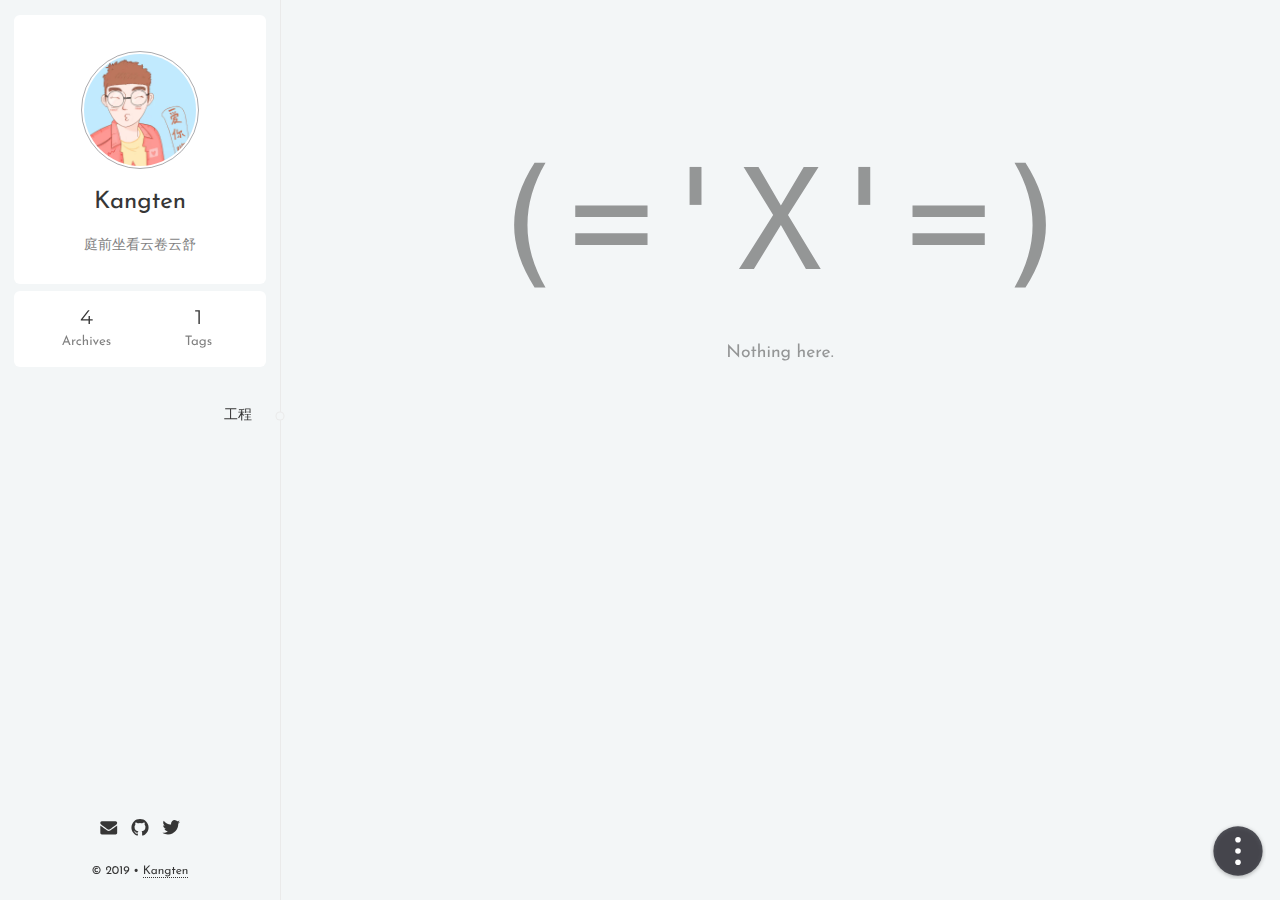
==== 404/index.html @ 7aa26bff "Site updated: 2019-08-27 21:17:15" ====
<!doctype html>
<html lang="en">
<head><meta name="generator" content="Hexo 3.9.0">
<meta charset="utf-8">
<title>kangten</title>
<base href="/">
<meta name="viewport" content="width=device-width, initial-scale=1, maximum-scale=1, user-scalable=0">
<link rel="canonical" href="http://yoursite.com/404/">
<link rel="icon" type="image/x-icon" href="/favicon.ico">
<meta name="description" content="一个浪人的海洋 ~">
<meta property="og:type" content="website">
<meta property="og:title" content="404">
<meta property="og:url" content="http://yoursite.com/404/index.html">
<meta property="og:site_name" content="kangten">
<meta property="og:description" content="一个浪人的海洋 ~">
<meta property="og:locale" content="ZH_CN">
<meta property="og:image" content="http://yoursite.com/images/avatar.jpg">
<meta name="twitter:card" content="summary">
<meta name="twitter:title" content="404">
<meta name="twitter:description" content="一个浪人的海洋 ~">
<meta name="twitter:image" content="http://yoursite.com/images/avatar.jpg">
<link href="//fonts.googleapis.com/css?family=Baloo+Bhaijaan|Inconsolata|Josefin+Sans|Montserrat" rel="stylesheet">
<link href="/styles.b052e0427aa70b7d0587.css" rel="stylesheet">
<link rel="stylesheet" href="/theme.a1d69984e2ce5b6f67a8.css">
<script src="/config.ad5f6d2d308c58d9fbae.js"></script>
</head>
<body lang="en">
<is-d2a57d></is-d2a57d>
<script src="/runtime.9c308a63d02029c20228.js"></script>
<script src="/polyfills-es5.613d1909ec381c0aefb7.js"></script>
<script src="/polyfills.23aa31104b29f3163090.js"></script>
<script src="/main.7c07007d02c08b471cdf.en.js"></script>
</body>
</html>
---- styles.b052e0427aa70b7d0587.css ----
body,html{height:100%}html{font-size:14px}@media screen and (max-width:359px){html{font-size:12px}}body{margin:0;height:100%;font-family:arial,sans-serif;text-rendering:geometricPrecision;-webkit-font-smoothing:antialiased;-webkit-text-size-adjust:100%}h1,h2,h3,h4,h5,h6{font-weight:400;line-height:1.5}h1{font-size:1.78571rem}h2{font-size:1.42857rem}h3{font-size:1.28571rem}h4{font-size:1.14286rem}h5,h6{font-size:1rem}a{color:inherit;text-decoration:none;cursor:pointer}canvas,iframe,video{display:block;margin:auto;max-width:100%}img{max-width:100%}blockquote{margin:0;padding:0}table{border-spacing:0;border-collapse:collapse;font-size:inherit}td,th{padding:0}code,pre{font-size:85%;-webkit-font-smoothing:initial;-moz-osx-font-smoothing:initial}code{padding:.2em .4em;border-radius:3px}pre{padding:.75rem 1rem;line-height:1.6;border:1px solid;border-color:inherit}pre pre{border:0}pre code{background:none;margin:0;padding:0;color:inherit}:focus{outline:none}::-webkit-scrollbar{width:8px;height:6px}@media (max-width:676px){::-webkit-scrollbar{width:0;height:0;background:none}}::-webkit-scrollbar-thumb{border-radius:3px}input{border:0;background:none;color:inherit;font-family:inherit;line-height:1.4}input::-webkit-input-placeholder{color:inherit;opacity:.5}@font-face{font-weight:400;font-style:normal;font-family:Icon;src:url([data-uri]) format("woff")}.NGJlZT:before{color:inherit;text-transform:none;font-style:normal;font-family:Icon}.icon-exit:before{content:"\E928"}.icon-external:before{content:"\E929"}.icon-check:before{content:"\E92A"}.icon-circle:before{content:"\E92B"}.icon-link:before{content:"\E906"}.icon-at:before{content:"\E927"}.icon-image:before{content:"\E905"}.icon-loader:before{content:"\E902"}.icon-author:before{content:"\E900"}.icon-cate:before{content:"\E901"}.icon-hash:before{content:"\E903"}.icon-dot:before{content:"\E904"}.icon-next:before{content:"\E907"}.icon-previous:before{content:"\E908"}.icon-down:before{content:"\E909"}.icon-up:before{content:"\E90A"}.icon-search:before{content:"\E90B"}.icon-calendar:before{content:"\E90C"}.icon-eye:before{content:"\E90D"}.icon-clock:before{content:"\E90E"}.icon-sidebar:before{content:"\E926"}.icon-toc:before{content:"\E925"}.icon-wechat:before{content:"\E91C"}.icon-paypal:before{content:"\E919"}.icon-bitcoin:before{content:"\E91B"}.icon-soundcloud:before{content:"\E90F"}.icon-pinterest:before{content:"\E91A"}.icon-youtube:before{content:"\E916"}.icon-tumblr:before{content:"\E914"}.icon-linkedin:before{content:"\E915"}.icon-myspace:before{content:"\E917"}.icon-disqus:before{content:"\E918"}.icon-hangouts:before{content:"\E910"}.icon-email:before{content:"\E911"}.icon-facebook:before{content:"\E912"}.icon-dribbble:before{content:"\E913"}.icon-telegram:before{content:"\E91D"}.icon-qq:before{content:"\E91E"}.icon-instagram:before{content:"\E91F"}.icon-weibo:before{content:"\E920"}.icon-googleplus:before{content:"\E921"}.icon-feed:before{content:"\E922"}.icon-twitter:before{content:"\E923"}.icon-github:before{content:"\E924"}.highlight{position:relative;margin:1.5rem 0}.highlight>div{overflow-x:auto}.highlight code{background:none}.highlight pre{margin:0;border:0}.highlight .gutter{text-align:right;-webkit-user-select:none;-moz-user-select:none;-ms-user-select:none;user-select:none}.highlight .gutter pre{padding:.75rem .25rem .75rem .75rem}.highlight figcaption{padding:.5rem 1rem;font-size:85%}.highlight figcaption a{float:right;border:0}.highlight .emphasis{font-style:italic}.highlight .strong{font-weight:700}.gist .gist-meta{background:none!important}.gist .gist-file{border-color:#eee!important;border-radius:3px!important}.gist .gist-data{padding:.4em 0!important;border-color:#eee!important;border-radius:3px 3px 0 0!important}.OTE5OT{position:relative}.N2E4Mj{position:fixed;top:0;left:0;z-index:1;overflow-x:hidden;overflow-y:auto;-webkit-overflow-scrolling:touch;width:100%;height:100%}.N2E4Mj img{position:absolute;transition:transform .3s cubic-bezier(.2,0,.2,1);-ms-transform-origin:0 0;transform-origin:0 0}.N2E4Mj:after{content:"";position:absolute;left:0;right:0;bottom:0;top:0;z-index:-1;transition:opacity .3s;opacity:0}.MDRlMT{cursor:zoom-out}.MDRlMT:after{opacity:1}.MzI1NG{word-wrap:break-word;line-height:1.8}.MzI1NG h2,.MzI1NG h3,.MzI1NG h4,.MzI1NG h5,.MzI1NG h6{margin:1.44rem 0 1rem;padding-top:1rem;font-weight:700}.MzI1NG h2 a,.MzI1NG h3 a,.MzI1NG h4 a,.MzI1NG h5 a,.MzI1NG h6 a{visibility:hidden;border:0}.MzI1NG h2 a:active,.MzI1NG h2 a:focus,.MzI1NG h2 a:hover,.MzI1NG h3 a:active,.MzI1NG h3 a:focus,.MzI1NG h3 a:hover,.MzI1NG h4 a:active,.MzI1NG h4 a:focus,.MzI1NG h4 a:hover,.MzI1NG h5 a:active,.MzI1NG h5 a:focus,.MzI1NG h5 a:hover,.MzI1NG h6 a:active,.MzI1NG h6 a:focus,.MzI1NG h6 a:hover{color:inherit}.MzI1NG h2 a:active:after,.MzI1NG h2 a:focus:after,.MzI1NG h2 a:hover:after,.MzI1NG h3 a:active:after,.MzI1NG h3 a:focus:after,.MzI1NG h3 a:hover:after,.MzI1NG h4 a:active:after,.MzI1NG h4 a:focus:after,.MzI1NG h4 a:hover:after,.MzI1NG h5 a:active:after,.MzI1NG h5 a:focus:after,.MzI1NG h5 a:hover:after,.MzI1NG h6 a:active:after,.MzI1NG h6 a:focus:after,.MzI1NG h6 a:hover:after{opacity:1;transition:opacity .15s}.MzI1NG h2 a:after,.MzI1NG h3 a:after,.MzI1NG h4 a:after,.MzI1NG h5 a:after,.MzI1NG h6 a:after{padding-left:.2em;content:"\E906";vertical-align:-16%;font-style:normal;font-family:Icon;line-height:1;opacity:.63}.MzI1NG h2:active a,.MzI1NG h2:focus a,.MzI1NG h2:hover a,.MzI1NG h3:active a,.MzI1NG h3:focus a,.MzI1NG h3:hover a,.MzI1NG h4:active a,.MzI1NG h4:focus a,.MzI1NG h4:hover a,.MzI1NG h5:active a,.MzI1NG h5:focus a,.MzI1NG h5:hover a,.MzI1NG h6:active a,.MzI1NG h6:focus a,.MzI1NG h6:hover a{visibility:visible}.MzI1NG h2{position:relative;margin:2em 0 1em}.MzI1NG>iframe,.MzI1NG>video{margin:2em auto}.MzI1NG img{vertical-align:text-bottom}.MzI1NG>h2:first-child{padding:0}.MzI1NG hr{margin:2.5em auto;width:4px;height:4px;border:0;border-radius:3px;background-color:currentColor;box-shadow:1em 0 0 0 currentColor,-1em 0 0 0 currentColor;opacity:.2}.MzI1NG blockquote{position:relative;margin:2em 0;padding-left:24px}.MzI1NG blockquote:before{position:absolute;left:0;top:0;width:4px;bottom:0;background-color:currentColor;content:"";opacity:.1}.MzI1NG blockquote footer cite{word-break:break-all}.MzI1NG blockquote footer cite:before{padding:0 .3em;content:"\2014"}.MzI1NG li{line-height:2}.MzI1NG ol,.MzI1NG ul{padding:0 2rem}.MzI1NG ol>li{list-style-type:decimal}.MzI1NG ol>li>ol>li{list-style-type:lower-alpha}.MzI1NG ol>li>ol>li>ol>li{list-style-type:lower-roman}.MzI1NG a{border-bottom:1px dotted;transition:color .15s,border-color .15s,opacity .15s}.MzI1NG a:active,.MzI1NG a:focus,.MzI1NG a:hover{border-bottom-style:solid}.MzI1NG>pre{overflow-x:auto}.MzI1NG>pre code{color:inherit;background-color:inherit}.ZTFmOT:first-letter{float:left;margin:.3rem .4rem 0 0;font-size:2.9rem;line-height:1}.article-img{display:block;margin:auto;cursor:zoom-in}.article-img+figcaption{display:block;margin-top:.75em;text-align:center;font-size:.85em;opacity:.63}.article-bounded{margin:1.5em 0;border-color:inherit}.article-bounded>div{overflow-x:auto}@media (max-width:676px){.article-bounded{overflow-x:auto;margin:1.5em -1.5rem}.article-bounded>div{display:table;overflow-x:inherit;padding:0 1.5rem;min-width:100%;box-shadow:none!important}}.article-table{border-color:inherit}.article-table table{margin:auto;min-width:100%;border-color:inherit}.article-table td,.article-table th{padding:.75em 1em;border:1px solid;border-color:inherit}.article-table td:first-child,.article-table th:first-child{border-left-width:0}@media (max-width:676px){.article-table td:first-child,.article-table th:first-child{border-left-width:1px}}.article-table th{text-align:inherit;white-space:nowrap;font-weight:700}.article-table td{white-space:pre}.article-table th[align=center]{text-align:center}.article-table th[align=right]{text-align:right}
.M2ExND{position:relative;display:block;margin-left:1.5rem;padding:.5rem 0;line-height:2rem;transition:color .15s}.M2ExND:before{position:absolute;top:1.5rem;left:-1rem;content:"-";opacity:.63;-ms-transform:translateY(-50%);transform:translateY(-50%)}.YzhjMW{float:left;padding-right:.5rem;white-space:nowrap;letter-spacing:1px;font-size:.85rem;opacity:.63}.NTA2NW{display:table-cell;font-size:1.15rem}
.NTk5MD{padding:2px;width:8rem;height:8rem;border:1px solid;border-radius:50%;vertical-align:bottom}@media (max-width:676px){.NTk5MD{border-color:hsla(0,0%,100%,.618)!important}}
.YjVhZj{display:block}.MmI3Mj{border-radius:6px;padding:2.15rem}@media (max-width:676px){.MmI3Mj{border-radius:0;padding:1.5rem}}
.Y2M2MW{position:relative;display:block;padding:1rem 2.15rem 2.15rem}@media (max-width:676px){.Y2M2MW{padding:1rem 1.5rem 1.5rem}}.NDczMT{display:block;padding:1rem;border-radius:3px;text-align:center;line-height:1.8;transition:background-color .15s;-webkit-user-select:none;-moz-user-select:none;-ms-user-select:none;user-select:none}.NDczMT:active,.NDczMT:focus,.NDczMT:hover{color:#fff}.YzI2ZD{padding-bottom:4rem;line-height:1.6}
.MDM2NT{display:block;margin:2rem 0;padding:1rem 1.5rem;border-left:3px solid rgba(0,0,0,0);border-radius:3px;word-break:break-word;line-height:1.8}.MGMyMz{margin:0;padding:0}.ZDZmOD{overflow:hidden;list-style:none}.YzRkY2{float:left}.YzRkY2 span{margin:0 .6em 0 .2em}.YjY2OW{display:table-cell}
.OThiOG{position:fixed;right:1rem;bottom:1.5rem;z-index:1;color:#fff;text-align:center;-webkit-tap-highlight-color:transparent}.MmM4ZT{z-index:-1;display:block}.MmM4ZT,.N2JlND{width:4rem;height:4rem}.N2JlND{cursor:pointer}.ZjYxMz{transform:translate3d(2rem,2rem,0)}.ZjYxMz circle{transition:all .15s cubic-bezier(0,0,.382,1.618);fill:#fff}.NWI4YT{font-size:1.2rem;line-height:1;-ms-transform:translateY(.382em);transform:translateY(.382em);fill:#fff;text-anchor:middle}.NWI4YT tspan{font-size:.75rem;font-family:inherit}.NGZkNG{opacity:.9;-ms-transform:rotate(-90deg);transform:rotate(-90deg);-ms-transform-origin:50% 50%;transform-origin:50% 50%;stroke-width:1px;fill:none}.MGI4ZD{opacity:.8}.NDgwOT span{position:absolute;z-index:-1;width:2.8rem;height:2.8rem;border-radius:50%;background-color:rgba(0,0,0,.8);box-shadow:0 2px 4px 1px rgba(0,0,0,.2);font-size:1.5rem;line-height:2.8rem;opacity:0;cursor:pointer;transition:.4s cubic-bezier(0,0,.382,1.618);transition-property:transform,opacity}.NDgwOT span:before{font-size:inherit}.NDgwOT span:nth-child(3n-2){top:0;right:0}.NDgwOT span:nth-child(3n-1){top:0;left:0}.NDgwOT span:nth-child(3n){bottom:0;left:0}.NmRjZD span{opacity:1}.NmRjZD span:first-child{transform:translate3d(0,-140%,0)}.NmRjZD span:nth-child(2){transform:translate3d(-98.99495%,-98.99495%,0)}.NmRjZD span:nth-child(3){transform:translate3d(-140%,0,0)}.NmRjZD span:nth-child(4){transform:translate3d(0,-280%,0)}.NmRjZD span:nth-child(5){transform:translate3d(-107.15136%,-258.68627%,0)}
.NTM3NG{display:-ms-flexbox;display:flex;-ms-flex-pack:center;justify-content:center;margin:2rem 0}.NGMyND,.NTM3NG{text-align:center}.NGMyND{margin:0 2px;width:2.4rem;height:2.4rem;border-radius:50%;line-height:2.4rem}.NGMyND:active,.NGMyND:focus,.NGMyND:hover,.YzJjYT{color:#fff}.NGJiY2,.YzJjYT{pointer-events:none}.NGJiY2:before{content:"\E904";font-family:Icon}.YzFlMj:before{content:"\E908";font-family:Icon}.ZTE4MW:before{content:"\E907";font-family:Icon}
.Y2JkZj{display:block;overflow:hidden;margin-bottom:1.75rem;border-radius:6px}@media (max-width:676px){.Y2JkZj{margin:1rem}}.MTYzZG{margin:0;font-weight:400;-webkit-tap-highlight-color:transparent}.MTYzZG a{padding:1.5rem 1.5rem 0;transition:color .15s}.MTYzZG a,.YzNkNz{display:block}.NzJkZT{padding:0 1.5rem;opacity:.8}.OWViNG{margin:1em 1.5rem 0;padding-bottom:1.5rem;opacity:.63}.NjI4MD{display:inline-block;margin-right:1rem}.M2VjND{margin-right:.4rem}
.NTg3ZW{display:block;margin:4rem 0 1.5rem;text-align:center}.NTNmYj{margin:0;font-size:1.1rem;line-height:2}.MTQwMW{position:relative;padding-top:1rem}.ZmE3OD{position:absolute;right:0;bottom:3.6rem;left:0;margin:auto;max-width:24rem;border-color:inherit}.MzUzMD{overflow:hidden;border:1px solid;border-color:inherit;border-radius:6px;box-shadow:3px 4px 11px rgba(42,43,51,.1)}.MzUzMD div{padding:1rem 1.5rem;text-align:left;line-height:1.5}@media (max-width:676px){.MzUzMD div{padding:1rem}}.MzUzMD a{border-radius:3px;transition:background-color .15s,color .15s}.MzcxMj{box-sizing:border-box;border:1px solid;border-color:inherit;border-radius:2.6rem;white-space:nowrap;font-size:.85rem;line-height:2.6rem}.MzcxMj,.Njc1ND{display:inline-block}.Njc1ND{position:relative;padding:0 1rem;border-color:inherit;font-size:1.1rem;transition:color .15s}.Njc1ND:after{position:absolute;top:50%;right:0;height:1.4rem;border-left:1px solid;border-color:inherit;content:"";-ms-transform:translateY(-50%);transform:translateY(-50%)}.Njc1ND:first-child{padding-left:1.25rem}.Njc1ND:last-child{padding-right:1.25rem}.Njc1ND:last-child:after{content:none}.Njc1ND:before{vertical-align:middle;font-size:1.4rem}.MzUzMD.wechat a:active,.MzUzMD.wechat a:focus,.MzUzMD.wechat a:hover,.YjJhZj.wechat{color:#09bb07}.MzUzMD.alipay a:active,.MzUzMD.alipay a:focus,.MzUzMD.alipay a:hover,.YjJhZj.alipay{color:#00a0e9}.MzUzMD.paypal a:active,.MzUzMD.paypal a:focus,.MzUzMD.paypal a:hover,.YjJhZj.paypal{color:#387cbc}.MzUzMD.bitcoin a:active,.MzUzMD.bitcoin a:focus,.MzUzMD.bitcoin a:hover,.YjJhZj.bitcoin{color:#f7931a}
.MDMxMm,.YzNjN2{display:block}.YzNjN2{width:100%}.ZDZhND{position:relative;display:block;text-align:center}.ZDZhND:before{position:absolute;top:50%;left:50%;margin:-.7em 0 0 -.7em;color:inherit;content:"\E902";font-style:normal;font-size:1.4rem;font-family:Icon;opacity:.63;-webkit-animation:1.75s linear infinite;animation:1.75s linear infinite;-webkit-animation-name:ODMzZD;animation-name:ODMzZD}.NTUyZD:before{content:"\E905";-webkit-animation:none;animation:none}@-webkit-keyframes ODMzZD{0%{transform:rotate(0)}to{transform:rotate(1turn)}}@keyframes ODMzZD{0%{transform:rotate(0)}to{transform:rotate(1turn)}}
.MzI5Mz{position:fixed;top:0;bottom:0;left:0;border-right:1px solid}@media (max-width:975px){.MzI5Mz{opacity:0;z-index:0}}@media (max-width:676px){.MzI5Mz{border:0;color:#fff}}.MzA5ZD{position:relative;overflow-y:auto;-webkit-overflow-scrolling:touch;margin-right:-1rem;padding-right:1rem;height:100%;width:20rem}@media (max-width:676px){.MzA5ZD{padding-right:1.6rem}}.MzA5ZD::-webkit-scrollbar{width:0;height:0}.OTQ3YT{padding:1px 0}.NmM3M2{margin:1rem 1rem .5rem;padding:2.6rem 2rem 1rem;border-radius:6px;text-align:center}@media (max-width:676px){.NmM3M2{border:0;background:none!important}}.MTMzYW{display:block;margin:1.5rem 0;white-space:nowrap;font-size:1.714285rem;transition:color .15s}@media (max-width:676px){.MTMzYW{color:#fff!important}}.ZTg4ZG{line-height:1.5;opacity:.63}.NTRlZG{display:-ms-flexbox;display:flex;-ms-flex-pack:distribute;justify-content:space-around;margin:0 1rem;padding:0 1rem;border-radius:6px;text-align:center;white-space:nowrap;-webkit-tap-highlight-color:transparent;-webkit-user-select:none;-moz-user-select:none;-ms-user-select:none;user-select:none}@media (max-width:676px){.NTRlZG{background:none!important}}.M2E0Yj{position:relative;padding:1rem 0 1.25rem;min-width:24%;border-radius:6px}.M2E0Yj:after{position:absolute;right:0;bottom:0;left:0;margin:auto;width:62%;height:.3rem;content:"";transition:transform .4s;-ms-transform:scaleY(0);transform:scaleY(0);-ms-transform-origin:bottom center;transform-origin:bottom center;border-radius:3px 3px 0 0}.M2E0Yj span{display:block;margin:0 .5rem}.M2E0Yj span:first-child{margin-bottom:.5rem;font-size:1.4rem}.M2E0Yj span:last-child{font-size:.95rem;opacity:.63}@media (max-width:676px){.M2E0Yj:after{top:.5rem;right:-.5em;bottom:.5rem;left:-.5em;width:auto;height:auto;border-radius:6px;background-color:hsla(0,0%,100%,.1)!important}}.M2E0Yj:active:after,.M2E0Yj:focus:after,.M2E0Yj:hover:after,.MDFmZm:after{-ms-transform:scaleX(1);transform:scaleX(1)}@media (max-width:676px){.M2E0Yj:active,.M2E0Yj:focus,.M2E0Yj:hover,.MDFmZm{color:#fff}}.ZmY2YW{margin:2rem 0 4rem;-webkit-tap-highlight-color:transparent;-webkit-user-select:none;-moz-user-select:none;-ms-user-select:none;user-select:none}.ZWE2YW{position:relative;display:block;padding-right:2rem;text-align:right;text-transform:capitalize;line-height:3rem;border-color:inherit;transition:all .15s}.ZWE2YW:after{position:absolute;top:50%;right:0;width:7px;height:7px;border-radius:50%;content:"";-ms-transform:translate(50%,-50%);transform:translate(50%,-50%)}@media (max-width:676px){.ZWE2YW{padding-left:3.6rem;text-align:left}.ZWE2YW:before{position:absolute;top:0;right:0;width:100%;height:100%;background:linear-gradient(90deg,hsla(0,0%,100%,.1),rgba(0,0,0,0))!important;content:"";transition:transform .4s;-ms-transform:scaleX(0);transform:scaleX(0);-ms-transform-origin:0 50%;transform-origin:0 50%}.ZWE2YW:after{content:none}}.ZWE2YW:active,.ZWE2YW:focus,.ZWE2YW:hover,.ZWUwMz{font-size:1.168rem}.ZWE2YW:active:after,.ZWE2YW:focus:after,.ZWE2YW:hover:after,.ZWUwMz:after{background-image:none}@media (max-width:676px){.ZWE2YW:active,.ZWE2YW:focus,.ZWE2YW:hover,.ZWUwMz{font-size:inherit;color:#fff!important}.ZWE2YW:active:before,.ZWE2YW:focus:before,.ZWE2YW:hover:before,.ZWUwMz:before{-ms-transform:scaleX(1);transform:scaleX(1)}}.Y2RmMT{padding:1rem;text-align:center;line-height:1.4em}.Y2RmMT>p{margin:.25rem 0;font-size:.85rem}.Y2RmMT>p a{border-color:inherit}@media (max-width:676px){.Y2RmMT>p a:active,.Y2RmMT>p a:focus,.Y2RmMT>p a:hover{color:#fff;border-color:#fff}}.YzMxMj+.YzMxMj:before{padding:0 .8rem;content:"|"}.MDczZT{position:absolute;right:1rem;bottom:0;left:0}.NTk2OG{margin:0 1rem 1rem;-webkit-user-select:none;-moz-user-select:none;-ms-user-select:none;user-select:none}.MzNjM2{display:inline-block;font-size:0;transition:color .15s}.MzNjM2:before{margin:0 .4rem;font-size:1.428rem;line-height:1.5}@media (max-width:676px){.MzNjM2:active,.MzNjM2:focus,.MzNjM2:hover{color:#fff!important}}
.MDA3ND{display:inline-block;margin:0 1rem 1rem 0}.ZjkxOD{display:block;padding:0 1em;border-radius:3px;line-height:2.4;transition:background-color .15s}.ZjkxOD:before{margin-right:.2em;content:"\E903";vertical-align:-.1em;font-size:.85em;font-family:Icon;line-height:inherit}.ZjkxOD :active,.ZjkxOD:focus,.ZjkxOD:hover{color:#fff}
.ZTBmOD{position:fixed;top:0;right:0;bottom:0;overflow-y:auto;-webkit-overflow-scrolling:touch;padding:1rem 0;width:18rem;transform:translate3d(104%,0,0)}.YWYxOG{box-shadow:-2px 0 3px rgba(0,0,0,.1)}.YzRmN2{position:relative;margin:0;padding:0 0 0 1.5em}.OGQwOT{padding:0}.OGQwOT:before{position:absolute;top:.5em;bottom:.5em;left:1px;width:2px;content:"";transition:transform .4s;-ms-transform:scaleY(0);transform:scaleY(0);-ms-transform-origin:center top;transform-origin:center top}.OGQwOT:active:before,.OGQwOT:focus:before,.OGQwOT:hover:before,.OThmMm:before{-ms-transform:scaleX(1);transform:scaleX(1)}.NzE4YW{display:block;padding:.5em 1em;line-height:1.4}.NzE4YW code{white-space:nowrap;padding:0 3px}@media (max-width:676px){.NzE4YW code{background:rgba(0,0,0,.5)}}.YmU3ND{float:left;margin-right:4px;font-size:.9rem}.ZDBiNT{display:table-cell}
.NTFlYm{display:block;text-align:center;opacity:.5}.ZmRkZm{margin:10rem 0 3rem;border:0;font-size:10rem;font-family:monospace}@media (max-width:676px){.ZmRkZm{font-size:6rem}}.MjU5Mj{font-size:1.25rem}
.MjFjZG{display:block}.ZjlmNz{border-radius:6px;padding:2.15rem}@media (max-width:676px){.ZjlmNz{border-radius:0;padding:1.5rem}}.YzdiMD{position:relative;padding:2.15rem 0;border-color:inherit}@media (max-width:676px){.YzdiMD{padding:1.5rem 0}}.YzdiMD:first-of-type{margin-top:-2.15rem}@media (max-width:676px){.YzdiMD:first-of-type{margin-top:-1.5rem}}.YzdiMD:last-of-type{margin-bottom:-2.15rem;padding-bottom:6rem}@media (max-width:676px){.YzdiMD:last-of-type{margin-bottom:-1.5rem}}.YzdiMD:before{position:absolute;top:0;left:1.5rem;height:100%;border-left:1px solid;border-color:inherit;content:""}.YTk0NT{margin:0;line-height:2.4em}.NWQ2Zj,.YTk0NT{position:relative}.NWQ2Zj{padding-left:3rem}.NWQ2Zj:hover .ZTZhOT:after{opacity:1}.ZTZhOT{position:absolute;top:1.5rem;left:1.5rem;padding:0 .6em;border-radius:2em;color:#fff;text-transform:uppercase;font-weight:600;line-height:2;transform:translate3d(-50%,-50%,0) scale3d(.75,.75,1)}.ZTZhOT:after{position:absolute;top:0;right:0;bottom:0;left:0;z-index:-1;border-radius:inherit;content:"";opacity:.63;transition:opacity .4s}
.MjRjZD{padding-bottom:.3rem}.ZmNlOT{display:block;position:relative;overflow-x:auto;overflow-y:hidden;white-space:nowrap;border-radius:6px}@media (max-width:676px){.ZmNlOT{border-radius:0}}.ZmNlOT ::-webkit-scrollbar{width:0;height:0}.MzEyMT{position:relative;display:inline-block;padding:0 2rem;font-size:1.2rem;line-height:3.8;border-color:inherit}.MzEyMT:after{margin-left:.5rem;padding:2px 5px;border-radius:3px;border:1px solid;border-color:inherit;content:attr(count);font-size:.85rem}.MzEyMT:before{position:absolute;right:0;bottom:0;left:0;margin:auto;width:38%;height:.3rem;content:"";transition:transform .4s;-ms-transform:scaleY(0);transform:scaleY(0);-ms-transform-origin:bottom center;transform-origin:bottom center;border-radius:3px 3px 0 0}.MTg2YT:before,.MzEyMT:active:before,.MzEyMT:focus:before,.MzEyMT:hover:before{-ms-transform:scaleX(1);transform:scaleX(1)}
.N2M2Mm{display:block;overflow:hidden;border-radius:6px}@media (max-width:676px){.N2M2Mm{border-radius:0}}.NzIwYW{text-align:center}.Mjc0NW{margin:0;padding:4.3rem 2.15rem 2.15rem}.NDEwND{margin-top:-1rem;line-height:2;opacity:.5}.MmQ3Mj{position:relative;padding:.80625rem 2.15rem 2.15rem}@media (max-width:676px){.MmQ3Mj{padding:.5625rem 1.5rem 1.5rem}}
.ZTAzOD{display:block;overflow:hidden;border-radius:6px}@media (max-width:676px){.ZTAzOD{border-radius:0}}.ZTI3Zj{position:relative}@media (max-width:676px){.ZTI3Zj{border-radius:0}}.MDQxMm,.MmQ4Zj{position:relative;margin:0}.MmQ4Zj{z-index:1;line-height:2}.NWI5ZD{display:inline-block;margin-right:1rem;transition:color .15s}.NWI5ZD:before{margin-right:.4rem;font-family:Icon}.ZmMxNT:before{content:"\E90C"}.YzJlMT:before{content:"\E900"}.ZTM5ZT:before{content:"\E901"}.N2NiNz .MDQxMm{padding:4.3rem 2.15rem 2.15rem}.N2NiNz .MmQ4Zj{padding:0 2.15rem;line-height:3}@media (max-width:676px){.N2NiNz .MmQ4Zj{padding:0 1.5rem}}.ODRkZm{padding-top:37%;background-position:50%;background-size:cover;color:#fff}@media (max-width:676px){.ODRkZm{padding-top:30%}}.ODRkZm .MmQ4Zj{background-color:rgba(0,0,0,0)}.ODRkZm .NTI5YT{padding:2.5rem 2.15rem 1rem;background:rgba(0,0,0,.25);background:linear-gradient(180deg,rgba(0,0,0,0),rgba(0,0,0,.75))}@media (max-width:676px){.ODRkZm .NTI5YT{padding:2rem 1.5rem 1rem}}.NmMyOT{position:relative;margin:.7rem 0 1rem;height:2px;border:0;background:#fff;opacity:.5}@media (max-width:676px){.NmMyOT{margin:.5rem 0 1rem}}.ZDg0Nz{position:relative;padding:.80625rem 2.15rem 2.15rem}@media (max-width:676px){.ZDg0Nz{padding:.5625rem 1.5rem 1.5rem}}.OGRiYW{padding:0 2.15rem}@media (max-width:676px){.OGRiYW{padding:0 1.5rem}}.NTYyNm{padding-bottom:1rem}.NjVjMD{display:-ms-flexbox;display:flex;padding:1.5rem 0;border-top:1px solid;border-color:inherit;line-height:1.5}@media (max-width:676px){.NjVjMD{padding-top:1rem}}.ZWExNz{position:relative;-ms-flex:1;flex:1;padding:0 1rem}.ZWExNz:after,.ZWExNz:before{position:absolute;top:0;font-size:1.4rem;font-family:Icon;line-height:1}.NWE0Nj:before{left:-.5rem;content:"\E908"}.OGFjOW{text-align:right}.OGFjOW:after{right:-.5rem;content:"\E907"}
.MjljZj{display:block}
.ZGJiND{display:block}.OTk3Zm{border-radius:6px;padding:2.15rem}@media (max-width:676px){.OTk3Zm{border-radius:0;padding:1.5rem}}.NjQ4MT{margin:0 0 1.5rem}
.NzcxMG{display:block;border-radius:6px;padding:2.15rem}@media (max-width:676px){.NzcxMG{border-radius:0;padding:1.5rem}}.MmVkNj{margin:0 0 1.5rem}
.MmM1Nz{display:block}.YWU4OW{position:fixed;top:0;right:0;left:0;z-index:1;overflow-y:auto;height:100%;background-color:rgba(0,0,0,.2)}.YWU4OW .NzhiYm{margin:3rem auto 2rem;max-width:660px}@media (max-width:676px){.YWU4OW .NzhiYm{margin:0;max-width:none}}.NjhmNT{display:-ms-flexbox;display:flex;padding:.25rem .5rem;white-space:nowrap;border-radius:6px}@media (max-width:676px){.NjhmNT{border-radius:0;padding:0 .25rem;max-height:4rem}}.MjFmZj{margin-bottom:5px}@media (max-width:676px){.MjFmZj{margin-bottom:0;border-bottom:1px solid;border-color:inherit}}.OTNkYj{padding:1rem;font-size:1.5rem;opacity:.5;transition:opacity .15s}.OTNkYj:active,.OTNkYj:focus,.OTNkYj:hover{opacity:1}.ZWY1Zm{display:-ms-flexbox;display:flex;-ms-flex-direction:row-reverse;flex-direction:row-reverse;-ms-flex-positive:1;flex-grow:1}.MjAxZG{padding:1rem;font-size:1.5rem;opacity:.5;transition:opacity .15s}.MzJhMD{-ms-flex-positive:1;flex-grow:1;font-size:1.2rem}.MzJhMD:focus+.MjAxZG,.ZWY1Zm:hover .MjAxZG{opacity:1}.YmRiMz{overflow:hidden;padding-bottom:1px;border-color:inherit;border-radius:6px}@media (max-width:676px){.YmRiMz{border-radius:0;overflow-y:auto;-webkit-overflow-scrolling:touch;max-height:calc(100vh - 4rem)}}.M2MyYj{border-color:inherit;border-radius:6px;padding:2.15rem}@media (max-width:676px){.M2MyYj{border-radius:0;padding:1.5rem}}.NjYxMj{display:-ms-flexbox;display:flex;-ms-flex-pack:justify;justify-content:space-between;margin-top:-1rem;padding:1rem 0;font-size:1.2rem}.MTNhYj{border-bottom:2px dashed;border-color:inherit}.NzVlZT{height:1.5rem}.ZmU2MT{position:relative;display:-ms-flexbox;display:flex;padding:1.5rem 0;border-bottom:1px solid;border-color:inherit}@media (max-width:676px){.ZmU2MT{padding:1rem 0}}.ZmU2MT:last-of-type{padding-bottom:0;border:0}.MzY3Yj{-ms-flex:1;flex:1}.NmNjOW{margin-right:1.5rem;width:6rem;height:6rem;border-radius:3px;background-position:50%;background-size:auto 100%}@media (max-width:676px){.NmNjOW{margin-right:1rem}}.MDkxNj{display:block;font-size:1.2rem;transition:color .15s}.Yzk1Nm{display:block;line-height:2.4;opacity:.63}.MDkxNj em,.N2FhMz em{color:#dc3545;font-style:normal}.N2FhMz{word-break:break-word}
.MzhjOD{display:block;overflow-x:hidden}.MzhjOD,.NzMzYm{position:relative;height:100%}.NzMzYm{margin-left:20rem;-ms-transform-origin:0 42%;transform-origin:0 42%}@media (max-width:975px){.NzMzYm{margin:0}}.NGU5Yz,.NWNkYm{height:100%}.NGU5Yz{overflow-y:auto;-webkit-overflow-scrolling:touch}.ZjBmOT{position:relative;display:block;margin:2rem auto;max-width:660px}@media (max-width:676px){.ZjBmOT{margin:0;max-width:none}}@media (max-width:676px){.M2E1Zj:before{position:absolute;top:1.6rem;bottom:1.6rem;left:-1.6rem;z-index:-1;width:100%;border-radius:.85rem;background-color:hsla(0,0%,100%,.2);content:""}.M2E1Zj .NGU5Yz{overflow-y:hidden;border-radius:.85rem;transition:border-radius .4s}}.ZDE2ZD{position:absolute;top:0;right:0;left:0;height:100%}
---- theme.a1d69984e2ce5b6f67a8.css ----
body{color:#363636}.ODJkZm,.OTljY2:after{background:#fff}.MzRmOW{border-color:#eaeaea}.ZjkxNT:after{box-shadow:0 0 0 1px #eaeaea}.article-bounded ::-webkit-scrollbar-thumb{background-color:#eaeaea}.article-bounded ::-webkit-scrollbar-thumb:hover{background-color:#363636}.article-bounded>div{box-shadow:inset 0 0 0 1px #eaeaea}body{font-family:'Josefin Sans','PingFang SC','Microsoft YaHe'}.MWZhMW{font-family:Baloo Bhaijaan,'Josefin Sans','PingFang SC','Microsoft YaHe'}.N2U4Zj,.YThjOW:after{font-family:Montserrat,'Josefin Sans','PingFang SC','Microsoft YaHe'}.highlight figcaption,code,pre{font-family:Inconsolata,monospace}.MmYyMT:after,.NTRkMD,body{background:#f3f6f7}@media (max-width:676px){.ZWQxMj{background:#f3f6f7}}::-moz-selection{background-color:#2a2b33;color:#fff}::selection{background-color:#2a2b33;color:#fff}::-webkit-scrollbar-thumb{background-color:rgba(42,43,51,.2)}::-webkit-scrollbar-thumb:hover{background-color:rgba(42,43,51,.8)}code{color:#2a2b33}.article-table tr:nth-child(2n),code{background-color:rgba(42,43,51,.05)}@media (max-width:676px){.ODliMm{background:#2a2b33}}.MDIwY2:after,.NDRhMD:active:before,.NDRhMD:focus:before,.NDRhMD:hover:before,.NWU0Mm:before,.ZDEzNm,.ZGI2Yj:active:after,.ZGI2Yj:focus:after,.ZGI2Yj:hover:after,.ZTc2YW:active,.ZTc2YW:focus,.ZTc2YW:hover{background-color:#2a2b33}.ZTY1Nz{background-color:rgba(42,43,51,.1)}.NzBlYj{background-color:rgba(42,43,51,.05)}.MWNmNz:active,.MWNmNz:focus,.MWNmNz:hover,.MzExYm{color:#2a2b33}.ZjMzMT{border-color:#2a2b33}.NDljY2{border-color:rgba(42,43,51,.4)}.MTE0NG a:hover{border-color:#2a2b33;color:#2a2b33}.N2QzMz{stroke:#2a2b33}.NzYzYj{fill:#2a2b33}.highlight{border-radius:3px;color:#262b2f}.highlight .gutter{color:#95a5b3}.highlight figcaption{color:#363636}.highlight figcaption a,.highlight figcaption a:hover{color:#237dac}.highlight ::-webkit-scrollbar-thumb{background-color:#ffffff}.highlight ::-webkit-scrollbar-thumb:hover{background-color:#f3f6f7}.highlight ::-moz-selection{background-color:#f3f6f7;color:inherit}.highlight ::selection{background-color:#f3f6f7;color:inherit}.highlight .comment,.highlight .quote{color:#95a5b3}.highlight .deletion,.highlight .name,.highlight .regexp,.highlight .selector-class,.highlight .selector-id,.highlight .tag,.highlight .template-variable,.highlight .variable{color:#5d6c7b}.highlight .built_in,.highlight .builtin-name,.highlight .link,.highlight .literal,.highlight .meta,.highlight .number,.highlight .params,.highlight .type{color:#40464a}.highlight .attribute{color:#2980b9}.highlight .addition,.highlight .bullet,.highlight .string,.highlight .symbol{color:#be516e}.highlight .section,.highlight .title{color:#944770}.highlight .keyword,.highlight .selector-tag{color:#239371}.highlight{border:1px solid;border-color:inherit}.highlight figcaption{border-bottom:1px solid;border-color:inherit}
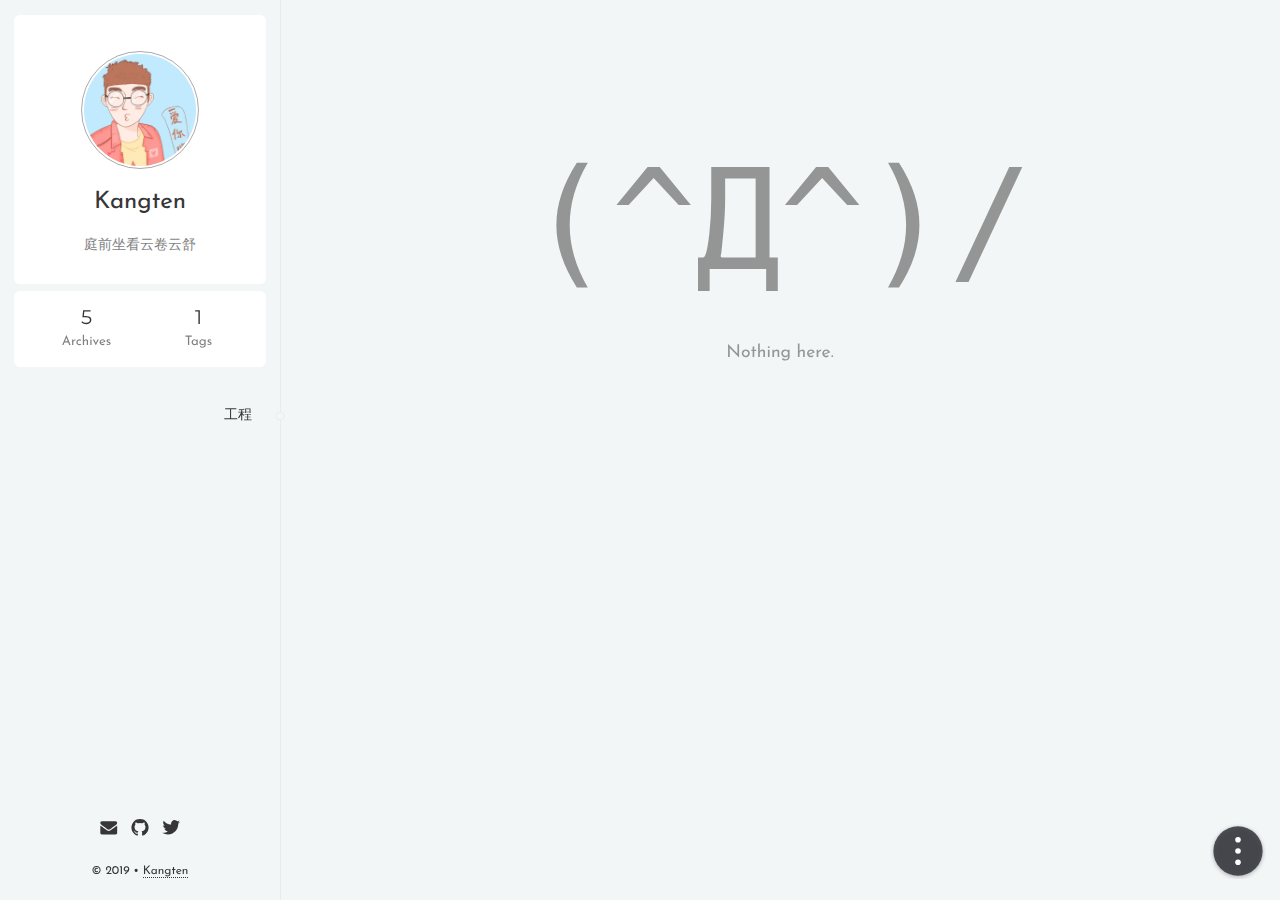
==== commit 683660b5: "Site updated: 2019-08-28 13:49:06" ====
--- a/404/index.html
+++ b/404/index.html
@@ -22,7 +22,7 @@
 <link href="//fonts.googleapis.com/css?family=Baloo+Bhaijaan|Inconsolata|Josefin+Sans|Montserrat" rel="stylesheet">
 <link href="/styles.b052e0427aa70b7d0587.css" rel="stylesheet">
 <link rel="stylesheet" href="/theme.a1d69984e2ce5b6f67a8.css">
-<script src="/config.ad5f6d2d308c58d9fbae.js"></script>
+<script src="/config.4bf2629a580102ce2d2c.js"></script>
 </head>
 <body lang="en">
 <is-d2a57d></is-d2a57d>
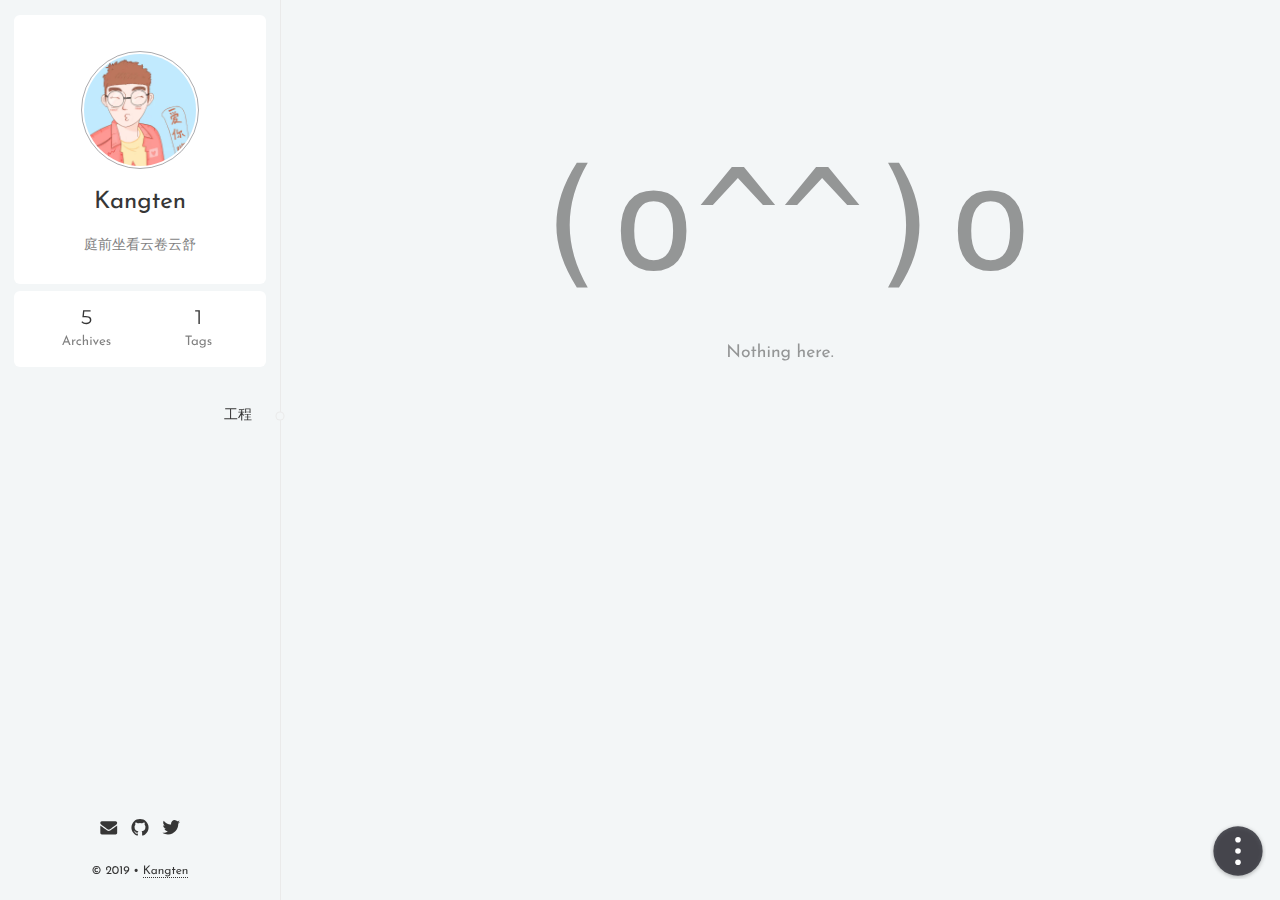
==== commit c7ef42ba: "Site updated: 2019-08-28 18:38:37" ====
--- a/404/index.html
+++ b/404/index.html
@@ -22,7 +22,7 @@
 <link href="//fonts.googleapis.com/css?family=Baloo+Bhaijaan|Inconsolata|Josefin+Sans|Montserrat" rel="stylesheet">
 <link href="/styles.b052e0427aa70b7d0587.css" rel="stylesheet">
 <link rel="stylesheet" href="/theme.a1d69984e2ce5b6f67a8.css">
-<script src="/config.4bf2629a580102ce2d2c.js"></script>
+<script src="/config.d94ce2378fdeffc50c5b.js"></script>
 </head>
 <body lang="en">
 <is-d2a57d></is-d2a57d>
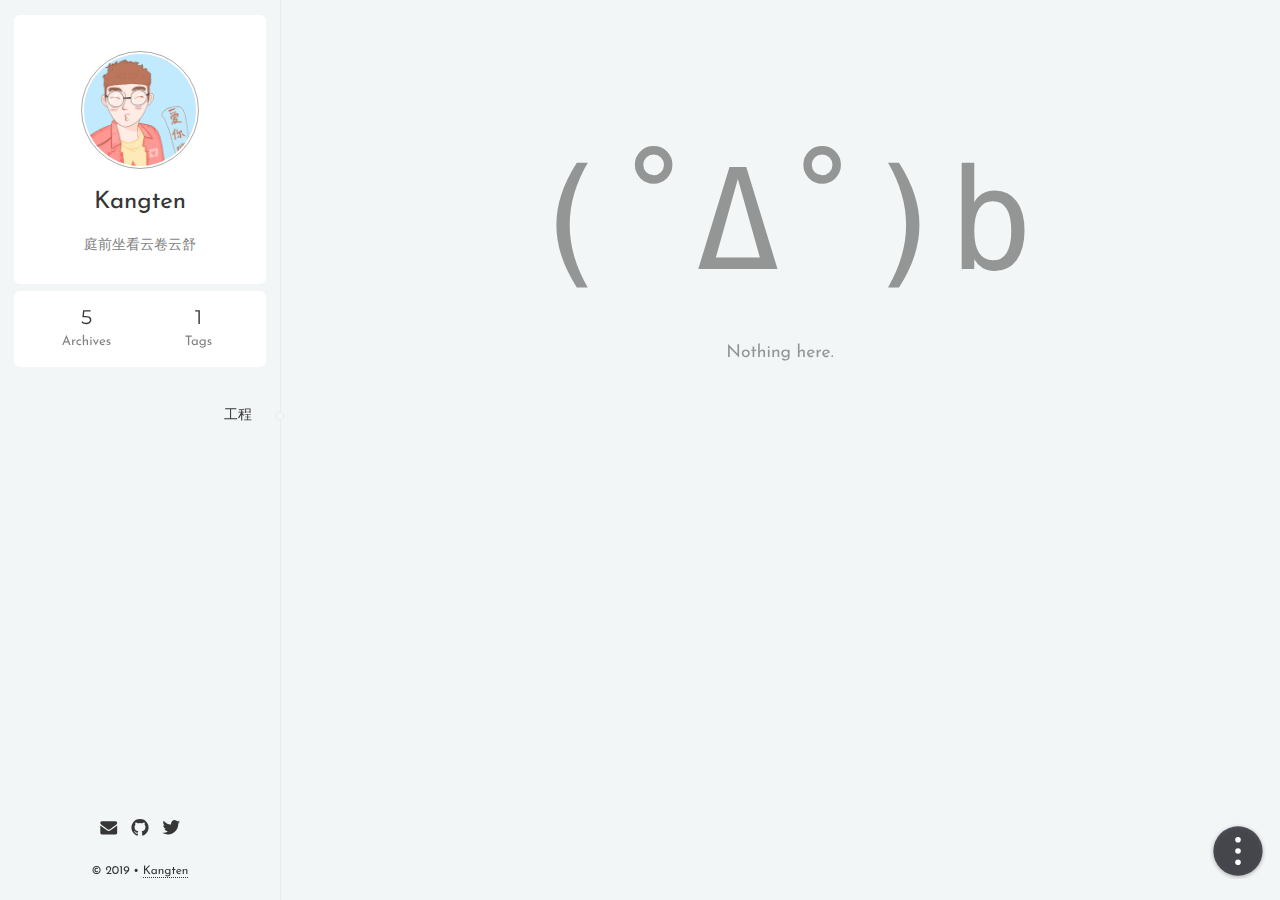
==== commit 910118a0: "Site updated: 2019-08-29 16:53:54" ====
--- a/404/index.html
+++ b/404/index.html
@@ -22,7 +22,7 @@
 <link href="//fonts.googleapis.com/css?family=Baloo+Bhaijaan|Inconsolata|Josefin+Sans|Montserrat" rel="stylesheet">
 <link href="/styles.b052e0427aa70b7d0587.css" rel="stylesheet">
 <link rel="stylesheet" href="/theme.a1d69984e2ce5b6f67a8.css">
-<script src="/config.d94ce2378fdeffc50c5b.js"></script>
+<script src="/config.160e02605ed4de4eb4de.js"></script>
 </head>
 <body lang="en">
 <is-d2a57d></is-d2a57d>
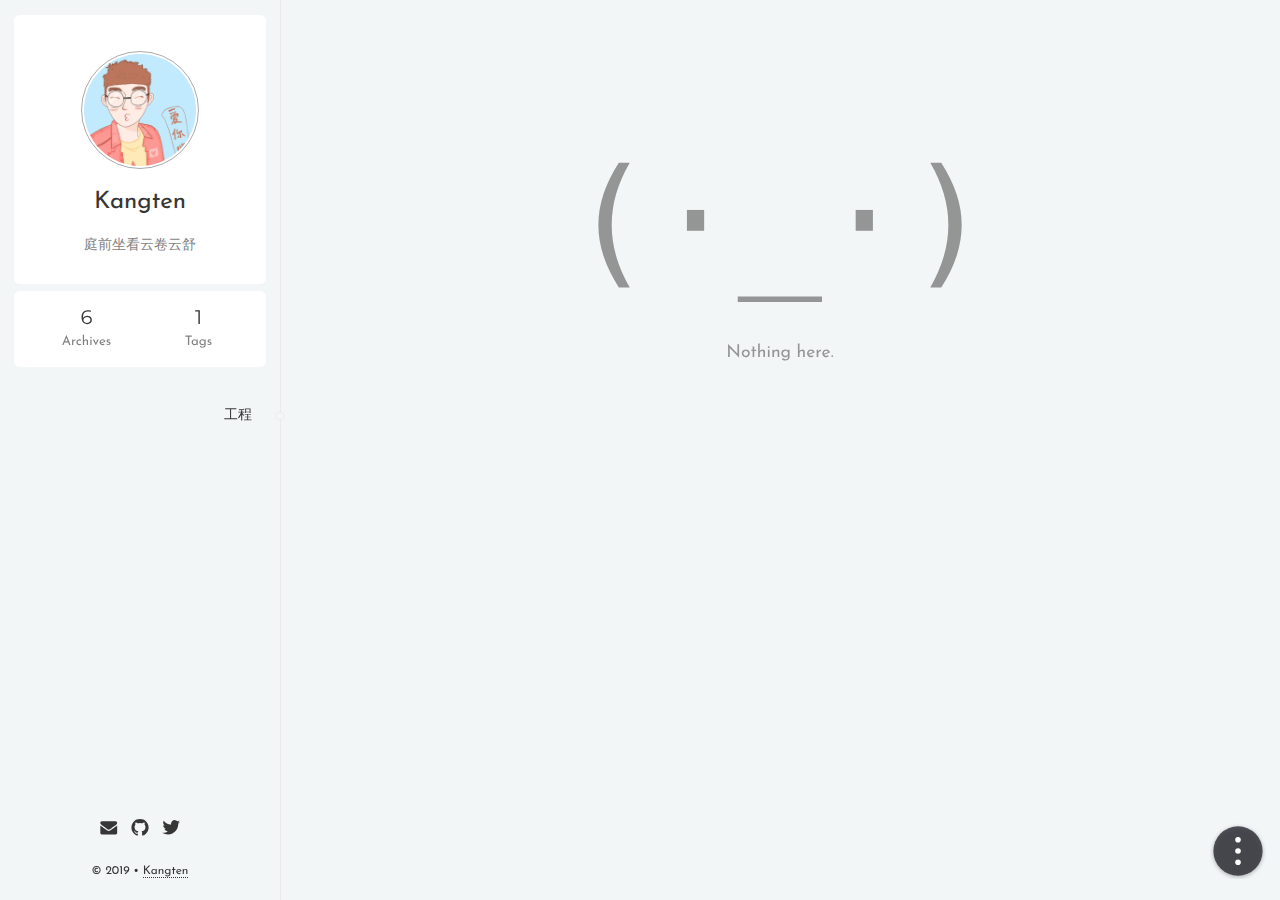
==== commit 646cfaee: "Site updated: 2019-08-30 15:37:09" ====
--- a/404/index.html
+++ b/404/index.html
@@ -22,7 +22,7 @@
 <link href="//fonts.googleapis.com/css?family=Baloo+Bhaijaan|Inconsolata|Josefin+Sans|Montserrat" rel="stylesheet">
 <link href="/styles.b052e0427aa70b7d0587.css" rel="stylesheet">
 <link rel="stylesheet" href="/theme.a1d69984e2ce5b6f67a8.css">
-<script src="/config.160e02605ed4de4eb4de.js"></script>
+<script src="/config.f7a36e685cbaf61fa8a1.js"></script>
 </head>
 <body lang="en">
 <is-d2a57d></is-d2a57d>
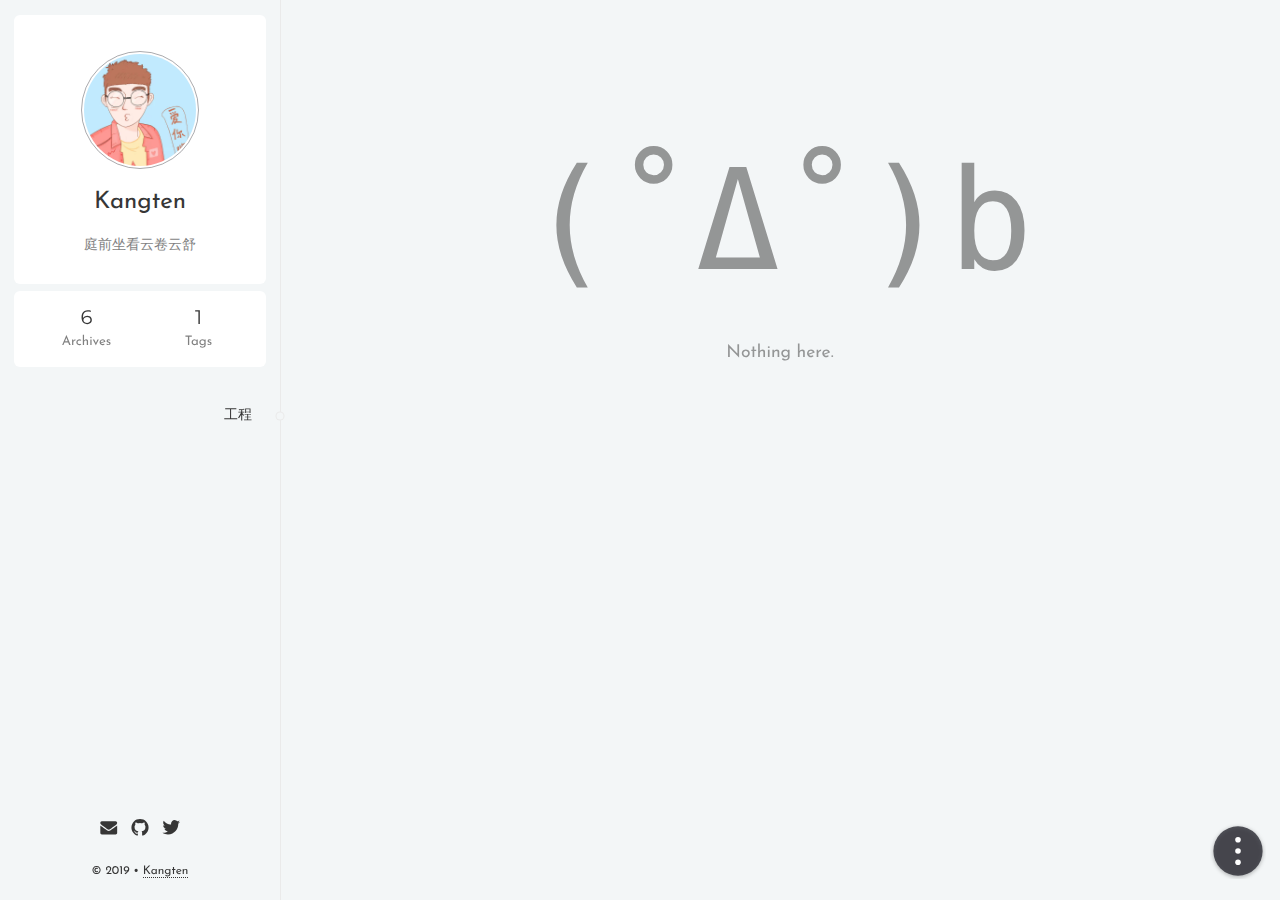
==== commit c672b69a: "Site updated: 2019-08-30 15:39:25" ====
--- a/404/index.html
+++ b/404/index.html
@@ -22,7 +22,7 @@
 <link href="//fonts.googleapis.com/css?family=Baloo+Bhaijaan|Inconsolata|Josefin+Sans|Montserrat" rel="stylesheet">
 <link href="/styles.b052e0427aa70b7d0587.css" rel="stylesheet">
 <link rel="stylesheet" href="/theme.a1d69984e2ce5b6f67a8.css">
-<script src="/config.f7a36e685cbaf61fa8a1.js"></script>
+<script src="/config.b2282f6e0f33e5e59033.js"></script>
 </head>
 <body lang="en">
 <is-d2a57d></is-d2a57d>
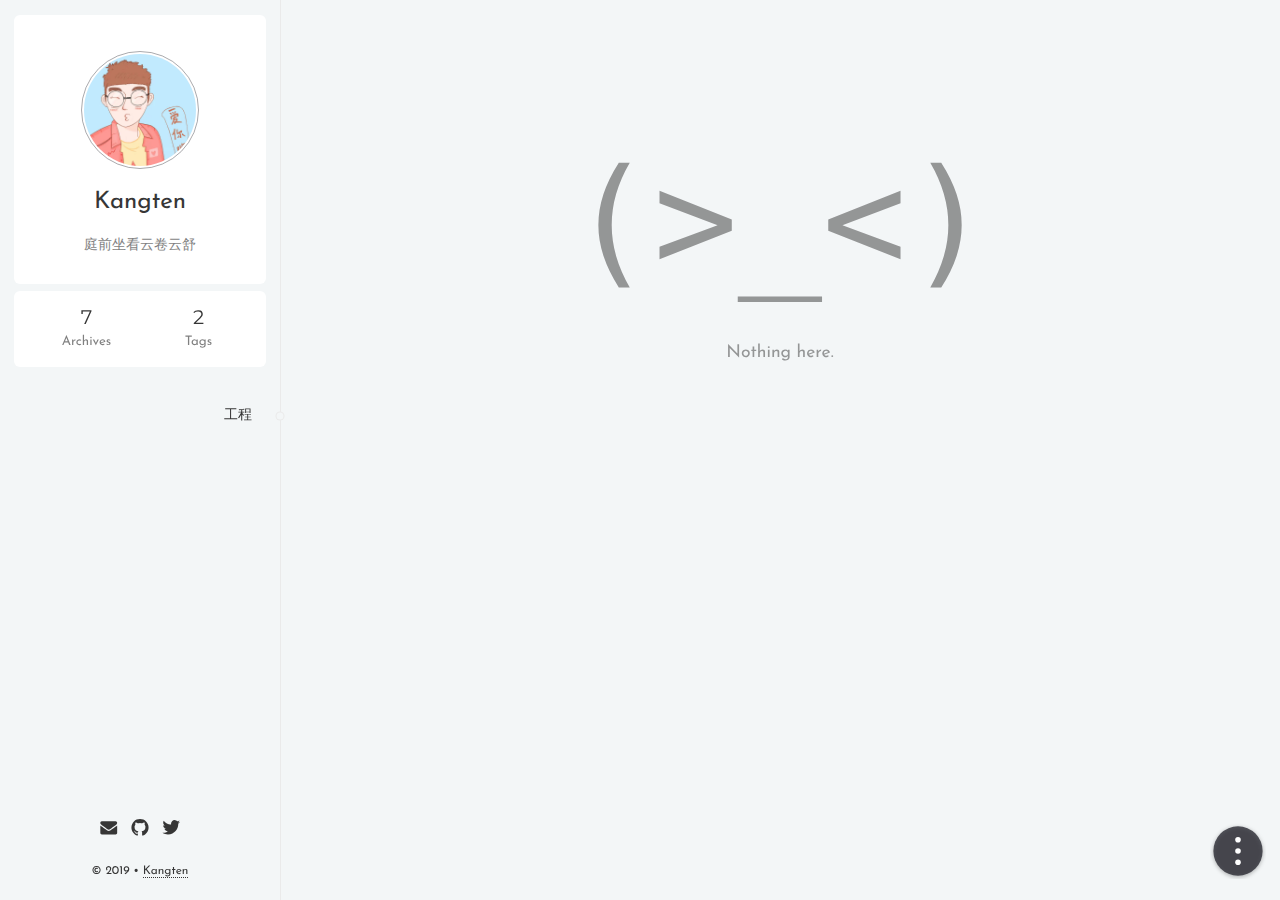
==== commit 7ef6f8d4: "Site updated: 2019-09-04 16:55:38" ====
--- a/404/index.html
+++ b/404/index.html
@@ -22,7 +22,7 @@
 <link href="//fonts.googleapis.com/css?family=Baloo+Bhaijaan|Inconsolata|Josefin+Sans|Montserrat" rel="stylesheet">
 <link href="/styles.b052e0427aa70b7d0587.css" rel="stylesheet">
 <link rel="stylesheet" href="/theme.a1d69984e2ce5b6f67a8.css">
-<script src="/config.b2282f6e0f33e5e59033.js"></script>
+<script src="/config.6d836d698228c2f865ec.js"></script>
 </head>
 <body lang="en">
 <is-d2a57d></is-d2a57d>
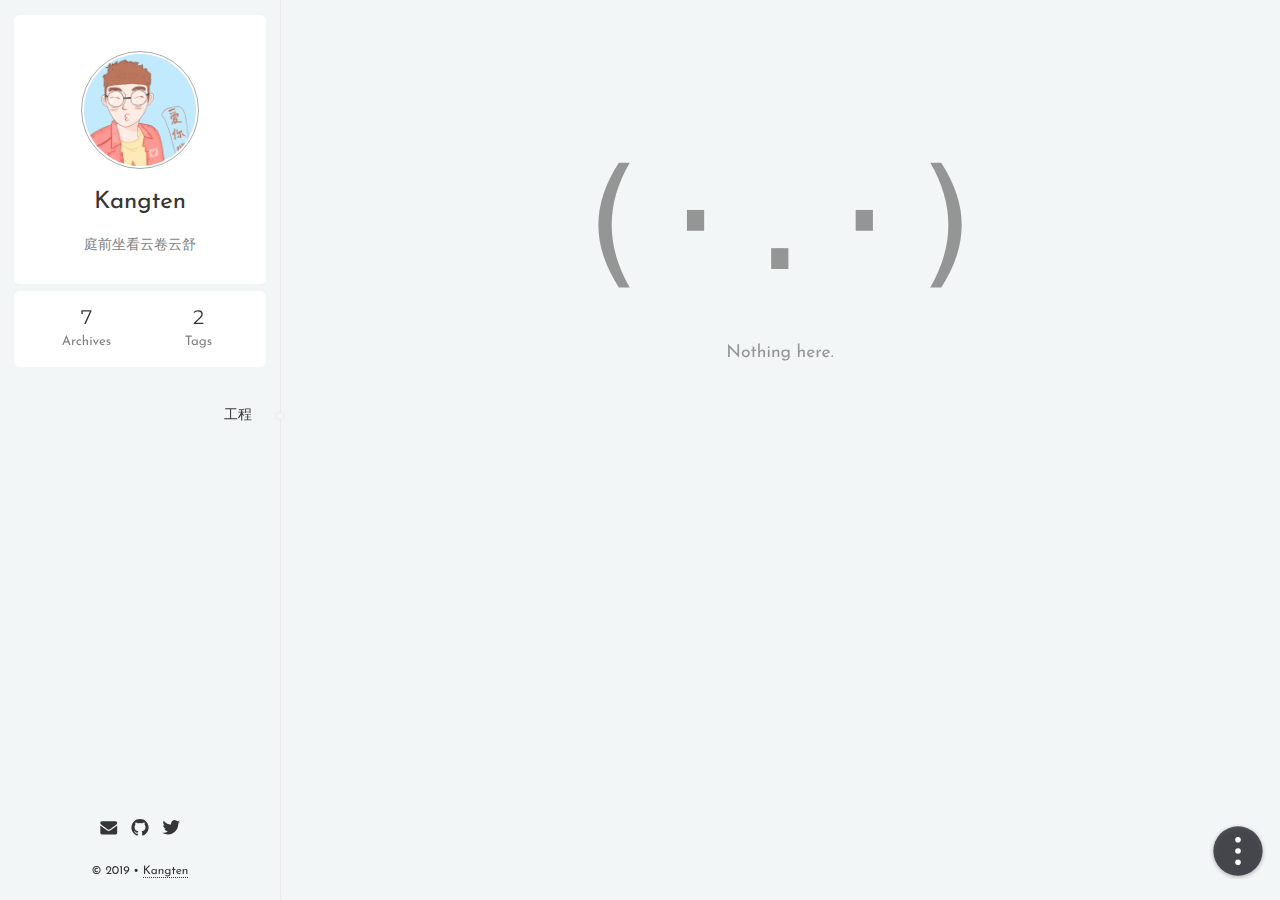
==== commit 141e4a82: "Site updated: 2019-09-04 16:56:54" ====
--- a/404/index.html
+++ b/404/index.html
@@ -22,7 +22,7 @@
 <link href="//fonts.googleapis.com/css?family=Baloo+Bhaijaan|Inconsolata|Josefin+Sans|Montserrat" rel="stylesheet">
 <link href="/styles.b052e0427aa70b7d0587.css" rel="stylesheet">
 <link rel="stylesheet" href="/theme.a1d69984e2ce5b6f67a8.css">
-<script src="/config.6d836d698228c2f865ec.js"></script>
+<script src="/config.bc39ce9b2d9df1f8f883.js"></script>
 </head>
 <body lang="en">
 <is-d2a57d></is-d2a57d>
